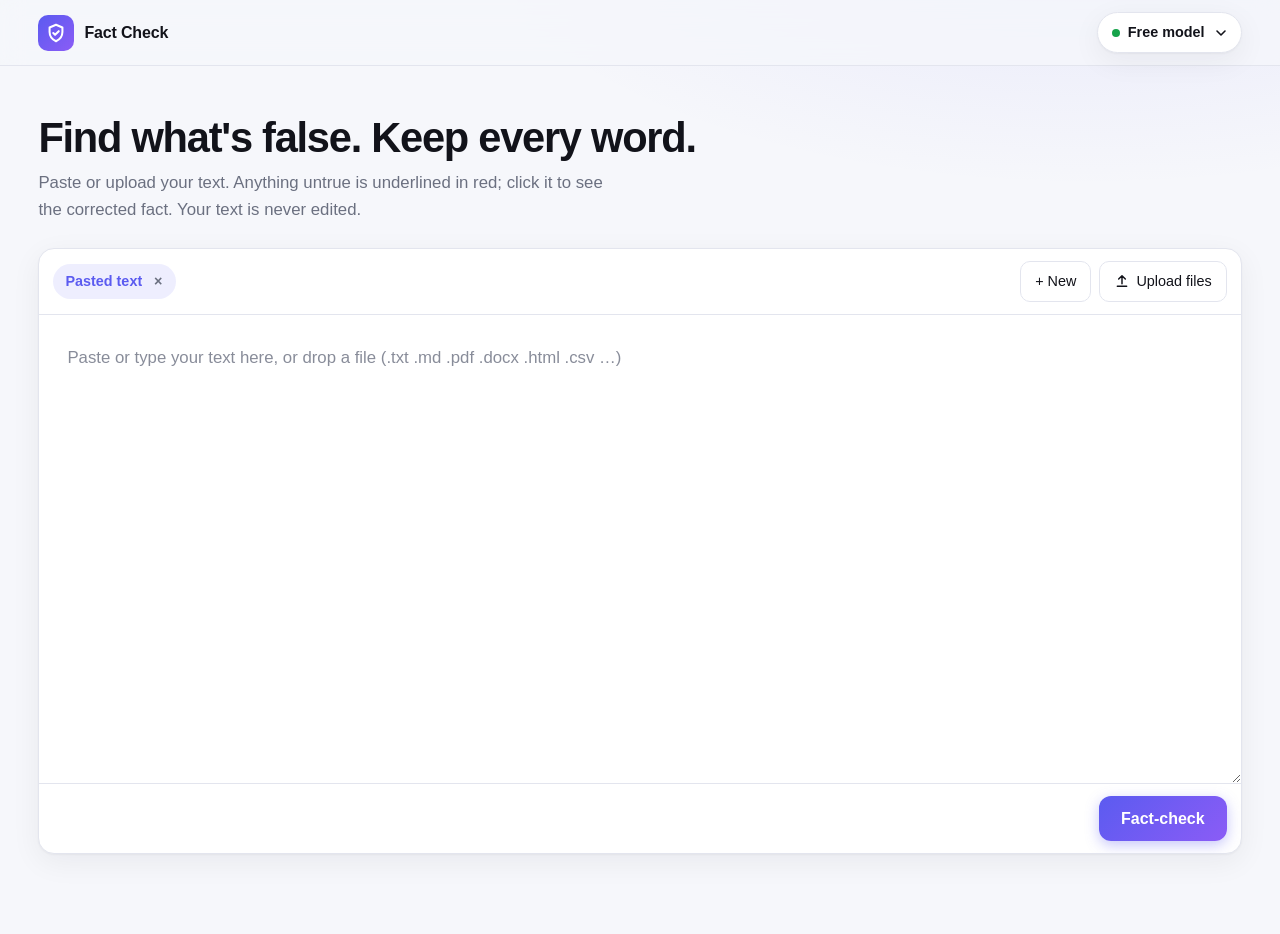
==== index.html @ e6040302 "Modern standalone redesign: engine button, free default model, optional local Ollama Static site tha" ====
<!doctype html>
<html lang="en">
<head>
<meta charset="utf-8">
<meta name="viewport" content="width=device-width, initial-scale=1">
<meta name="theme-color" content="#6366f1">
<title>Fact Check</title>
<link rel="stylesheet" href="style.css">
</head>
<body>
<header class="topbar">
  <div class="brand">
    <svg class="logo" viewBox="0 0 24 24" width="22" height="22" fill="none" stroke="currentColor" stroke-width="2.2" stroke-linecap="round" stroke-linejoin="round" aria-hidden="true"><path d="M12 3l7 3v5c0 4.5-3 8.2-7 10-4-1.8-7-5.5-7-10V6l7-3z"/><path d="M9 12l2 2 4-4"/></svg>
    <span>Fact Check</span>
  </div>
  <button id="engine" class="engine" type="button" aria-haspopup="dialog" title="Choose the AI that checks your text">
    <span class="dot" aria-hidden="true"></span>
    <span id="engine-label">Free model</span>
    <svg viewBox="0 0 24 24" width="16" height="16" fill="none" stroke="currentColor" stroke-width="2.4" stroke-linecap="round" stroke-linejoin="round" aria-hidden="true"><path d="M6 9l6 6 6-6"/></svg>
  </button>
</header>

<main>
  <section class="hero">
    <h1>Find what's false. Keep every word.</h1>
    <p>Paste or upload your text. Anything untrue is underlined in red; click it to see the corrected fact. Your text is never edited.</p>
  </section>

  <section class="editor" aria-label="Text to check">
    <div class="editor-head">
      <div id="tabs" class="tabs" role="tablist"></div>
      <div class="actions">
        <button id="add-doc" class="ghost" type="button" title="New blank text">+ New</button>
        <button id="upload" class="ghost" type="button">
          <svg viewBox="0 0 24 24" width="16" height="16" fill="none" stroke="currentColor" stroke-width="2.2" stroke-linecap="round" stroke-linejoin="round" aria-hidden="true"><path d="M12 16V4M7 9l5-5 5 5M5 20h14"/></svg>
          Upload files
        </button>
        <input id="file" type="file" multiple hidden accept=".txt,.md,.markdown,.csv,.tsv,.json,.html,.htm,.xml,.log,.pdf,.docx">
      </div>
    </div>

    <div id="drop" class="drop">
      <textarea id="input" placeholder="Paste or type your text here, or drop a file (.txt .md .pdf .docx .html .csv …)" spellcheck="false" autofocus></textarea>
      <div id="review" class="review" hidden></div>
    </div>

    <div class="editor-foot">
      <span id="status" role="status"></span>
      <button id="edit" class="ghost" type="button" hidden>Edit text</button>
      <button id="check" class="primary" type="button">Fact-check</button>
    </div>
  </section>
</main>

<dialog id="settings" aria-labelledby="settings-title">
  <form method="dialog" class="sheet">
    <div class="sheet-head">
      <h2 id="settings-title">AI engine</h2>
      <button class="icon" value="close" aria-label="Close">×</button>
    </div>

    <div class="seg" role="radiogroup" aria-label="Engine">
      <button type="button" role="radio" data-provider="free">Free</button>
      <button type="button" role="radio" data-provider="anthropic">Claude</button>
      <button type="button" role="radio" data-provider="ollama">Local</button>
    </div>

    <div class="panel" data-panel="free">
      <p><strong>No setup, no key.</strong> Runs on a small open model (GPT-OSS 20B) hosted by Pollinations.ai. It's less accurate than Claude, and your text is sent to that service, so don't use it for sensitive documents.</p>
      <p class="hint">Used automatically whenever no key is entered.</p>
    </div>

    <div class="panel" data-panel="anthropic" hidden>
      <label class="field">
        <span>Anthropic API key</span>
        <input id="key" type="password" placeholder="sk-ant-…" autocomplete="off" spellcheck="false">
      </label>
      <label class="check"><input id="remember" type="checkbox"> Remember key on this device</label>
      <label class="field">
        <span>Model</span>
        <span class="row">
          <select id="model"></select>
          <button id="load-models" class="ghost" type="button" title="List the models your key can use">Load my models</button>
        </span>
      </label>
      <p class="hint">Use an API key from console.anthropic.com (a Claude.ai or Claude Code login won't work). It goes straight from this page to Anthropic and is only saved if you tick the box. Without a key, the free model is used.</p>
    </div>

    <div class="panel" data-panel="ollama" hidden>
      <label class="field">
        <span>Ollama address</span>
        <input id="ollama-url" type="text" placeholder="http://localhost:11434" autocomplete="off" spellcheck="false">
      </label>
      <label class="field">
        <span>Model</span>
        <span class="row">
          <select id="ollama-model"></select>
          <button id="detect-ollama" class="ghost" type="button">Detect models</button>
        </span>
      </label>
      <p class="hint"><strong>Private:</strong> your text never leaves your computer. Install <a href="https://ollama.com" target="_blank" rel="noopener">Ollama</a>, run <code>ollama pull llama3.1</code>, then start it with <code>OLLAMA_ORIGINS=* ollama serve</code>. Optional: nothing else needs it.</p>
    </div>

    <p id="settings-status" class="settings-status" role="status"></p>
    <div class="sheet-foot"><button class="primary" value="done">Done</button></div>
  </form>
</dialog>

<div id="bubble" class="bubble" role="dialog" aria-label="Corrected fact" hidden>
  <div class="bubble-label">Corrected fact</div>
  <p id="bubble-correction" class="bubble-correction"></p>
  <p id="bubble-why" class="bubble-why"></p>
</div>

<script src="core.js"></script>
<script src="app.js"></script>
</body>
</html>
---- style.css ----
:root {
  --bg: #f6f7fb;
  --surface: #ffffff;
  --fg: #12131a;
  --muted: #6b7080;
  --border: #e3e5ee;
  --accent: #5b5bf0;
  --accent-2: #8b5cf6;
  --accent-fg: #ffffff;
  --accent-soft: rgba(91, 91, 240, 0.1);
  --red: #e11d48;
  --red-bg: rgba(225, 29, 72, 0.14);
  --ok: #16a34a;
  --shadow: 0 1px 2px rgba(18, 19, 26, 0.04), 0 8px 30px rgba(18, 19, 26, 0.06);
  --radius: 16px;
}
:root[data-theme="dark"] { color-scheme: dark; }
@media (prefers-color-scheme: dark) {
  :root {
    --bg: #0d0e14;
    --surface: #161722;
    --fg: #f1f2f8;
    --muted: #9296a8;
    --border: #272938;
    --accent: #7c7cff;
    --accent-fg: #0d0e14;
    --accent-soft: rgba(124, 124, 255, 0.14);
    --red: #fb7185;
    --red-bg: rgba(251, 113, 133, 0.2);
    --ok: #4ade80;
    --shadow: 0 1px 2px rgba(0, 0, 0, 0.3), 0 8px 30px rgba(0, 0, 0, 0.35);
    color-scheme: dark;
  }
}

* { box-sizing: border-box; }
html { -webkit-text-size-adjust: 100%; }
body {
  margin: 0;
  min-height: 100vh;
  background:
    radial-gradient(900px 400px at 85% -10%, var(--accent-soft), transparent 70%),
    var(--bg);
  color: var(--fg);
  font: 16px/1.6 ui-sans-serif, -apple-system, BlinkMacSystemFont, "Inter", "Segoe UI", Roboto, sans-serif;
  -webkit-font-smoothing: antialiased;
}
[hidden] { display: none !important; }
a { color: var(--accent); }
code { font: 0.85em ui-monospace, SFMono-Regular, Menlo, monospace; background: var(--accent-soft); padding: 1px 6px; border-radius: 6px; }

/* ---------- top bar ---------- */
.topbar {
  position: sticky;
  top: 0;
  z-index: 5;
  display: flex;
  align-items: center;
  justify-content: space-between;
  gap: 12px;
  padding: 12px clamp(16px, 3vw, 40px);
  background: color-mix(in srgb, var(--bg) 80%, transparent);
  backdrop-filter: saturate(1.4) blur(12px);
  -webkit-backdrop-filter: saturate(1.4) blur(12px);
  border-bottom: 1px solid var(--border);
}
.brand { display: flex; align-items: center; gap: 10px; font-weight: 700; letter-spacing: -0.01em; }
.logo { padding: 7px; box-sizing: content-box; border-radius: 10px; color: #fff; background: linear-gradient(135deg, var(--accent), var(--accent-2)); }

.engine {
  display: inline-flex;
  align-items: center;
  gap: 8px;
  max-width: 60vw;
  padding: 8px 12px 8px 14px;
  border: 1px solid var(--border);
  border-radius: 999px;
  background: var(--surface);
  color: var(--fg);
  font: inherit;
  font-size: 0.9rem;
  font-weight: 600;
  cursor: pointer;
  box-shadow: var(--shadow);
}
.engine:hover { border-color: var(--accent); }
.engine #engine-label { overflow: hidden; text-overflow: ellipsis; white-space: nowrap; }
.dot { width: 8px; height: 8px; border-radius: 50%; background: var(--ok); flex: none; }
.engine[data-kind="anthropic"] .dot { background: var(--accent); }
.engine[data-kind="ollama"] .dot { background: #f59e0b; }

/* ---------- layout ---------- */
main { width: 100%; max-width: 1600px; margin: 0 auto; padding: clamp(20px, 4vw, 48px) clamp(16px, 3vw, 40px) 80px; }
.hero { margin-bottom: 24px; }
.hero h1 { margin: 0 0 8px; font-size: clamp(1.7rem, 4vw, 2.6rem); line-height: 1.15; letter-spacing: -0.03em; }
.hero p { margin: 0; max-width: 62ch; color: var(--muted); font-size: 1.05rem; }

.editor {
  background: var(--surface);
  border: 1px solid var(--border);
  border-radius: var(--radius);
  box-shadow: var(--shadow);
  overflow: hidden;
}
.editor-head { display: flex; flex-wrap: wrap; gap: 10px; align-items: center; justify-content: space-between; padding: 12px 14px; border-bottom: 1px solid var(--border); }
.actions { display: flex; gap: 8px; margin-left: auto; }
.editor-foot { display: flex; align-items: center; gap: 10px; padding: 12px 14px; border-top: 1px solid var(--border); }
#status { flex: 1; min-width: 0; color: var(--muted); font-size: 0.92rem; }
#status.error { color: var(--red); font-weight: 500; }

textarea, .review {
  display: block;
  width: 100%;
  min-height: clamp(280px, 52vh, 720px);
  padding: clamp(16px, 2.4vw, 28px);
  margin: 0;
  border: 0;
  border-radius: 0;
  background: transparent;
  color: var(--fg);
  font: inherit;
  font-size: 1.05rem;
  line-height: 1.75;
  white-space: pre-wrap;
  overflow-wrap: anywhere;
}
textarea { resize: vertical; outline: none; }
textarea::placeholder { color: var(--muted); opacity: 0.8; }
.review { overflow: auto; }
.drop.dragging { outline: 2px dashed var(--accent); outline-offset: -8px; background: var(--accent-soft); }

/* ---------- buttons ---------- */
button { font: inherit; cursor: pointer; }
button:focus-visible, .engine:focus-visible, .tab:focus-visible, mark:focus-visible, select:focus-visible, input:focus-visible {
  outline: 2px solid var(--accent);
  outline-offset: 2px;
}
.primary {
  padding: 10px 22px;
  border: 0;
  border-radius: 12px;
  background: linear-gradient(135deg, var(--accent), var(--accent-2));
  color: #fff;
  font-weight: 600;
  box-shadow: 0 4px 14px rgba(91, 91, 240, 0.35);
  transition: transform 0.08s ease, box-shadow 0.15s ease;
}
.primary:hover { box-shadow: 0 6px 20px rgba(91, 91, 240, 0.45); }
.primary:active { transform: translateY(1px); }
.primary:disabled { opacity: 0.6; cursor: progress; box-shadow: none; }
.ghost {
  display: inline-flex;
  align-items: center;
  gap: 6px;
  padding: 8px 14px;
  border: 1px solid var(--border);
  border-radius: 10px;
  background: var(--surface);
  color: var(--fg);
  font-size: 0.9rem;
  font-weight: 500;
  white-space: nowrap;
}
.ghost:hover { border-color: var(--accent); color: var(--accent); }
.ghost:disabled { opacity: 0.55; cursor: progress; }

/* ---------- tabs ---------- */
.tabs { display: flex; flex-wrap: wrap; gap: 6px; flex: 1 1 200px; min-width: 0; }
.tab {
  display: inline-flex;
  align-items: center;
  gap: 6px;
  max-width: 100%;
  padding: 6px 8px 6px 12px;
  border-radius: 999px;
  background: transparent;
  color: var(--muted);
  font-size: 0.9rem;
  cursor: pointer;
  white-space: nowrap;
}
.tab:hover { background: var(--accent-soft); }
.tab[aria-selected="true"] { background: var(--accent-soft); color: var(--accent); font-weight: 600; }
.tab .name { max-width: 200px; overflow: hidden; text-overflow: ellipsis; }
.tab .count { min-width: 20px; padding: 0 6px; border-radius: 999px; background: var(--red); color: #fff; font-size: 0.75rem; font-weight: 700; text-align: center; }
.tab .close { all: unset; cursor: pointer; width: 20px; height: 20px; line-height: 20px; text-align: center; border-radius: 50%; color: var(--muted); }
.tab .close:hover { background: var(--border); color: var(--fg); }

/* ---------- highlights + bubble ---------- */
mark.false-claim {
  background: var(--red-bg);
  color: inherit;
  border-radius: 4px;
  text-decoration: underline wavy var(--red);
  text-decoration-thickness: 1.5px;
  text-underline-offset: 4px;
  box-decoration-break: clone;
  -webkit-box-decoration-break: clone;
  cursor: pointer;
  transition: background 0.12s;
}
mark.false-claim:hover, mark.false-claim.active { background: var(--red); color: #fff; text-decoration-color: #fff; }

.bubble {
  position: absolute;
  z-index: 20;
  width: min(360px, calc(100vw - 24px));
  padding: 14px 16px;
  background: var(--surface);
  border: 1px solid var(--border);
  border-left: 4px solid var(--red);
  border-radius: 14px;
  box-shadow: 0 16px 48px rgba(18, 19, 26, 0.22);
  font-size: 0.95rem;
  line-height: 1.5;
}
.bubble-label { color: var(--red); font-size: 0.72rem; font-weight: 700; letter-spacing: 0.06em; text-transform: uppercase; }
.bubble-correction { margin: 4px 0 0; font-weight: 600; }
.bubble-why { margin: 6px 0 0; color: var(--muted); }
.bubble-why:empty { display: none; }

/* ---------- settings sheet ---------- */
dialog {
  width: min(520px, calc(100vw - 24px));
  max-height: calc(100vh - 24px);
  padding: 0;
  border: 1px solid var(--border);
  border-radius: 20px;
  background: var(--surface);
  color: var(--fg);
  box-shadow: 0 30px 80px rgba(0, 0, 0, 0.35);
}
dialog::backdrop { background: rgba(10, 11, 18, 0.5); backdrop-filter: blur(3px); }
.sheet { display: flex; flex-direction: column; gap: 16px; padding: 20px; margin: 0; }
.sheet-head { display: flex; align-items: center; justify-content: space-between; }
.sheet-head h2 { margin: 0; font-size: 1.15rem; letter-spacing: -0.01em; }
.icon { all: unset; cursor: pointer; width: 32px; height: 32px; line-height: 32px; text-align: center; font-size: 1.4rem; border-radius: 50%; color: var(--muted); }
.icon:hover { background: var(--accent-soft); color: var(--fg); }
.seg { display: grid; grid-template-columns: repeat(3, 1fr); gap: 4px; padding: 4px; background: var(--bg); border: 1px solid var(--border); border-radius: 12px; }
.seg button { padding: 8px 6px; border: 0; border-radius: 9px; background: transparent; color: var(--muted); font-size: 0.9rem; font-weight: 600; }
.seg button[aria-checked="true"] { background: var(--surface); color: var(--accent); box-shadow: var(--shadow); }
.panel { display: flex; flex-direction: column; gap: 12px; }
.panel p { margin: 0; }
.field { display: flex; flex-direction: column; gap: 6px; font-size: 0.85rem; font-weight: 500; color: var(--muted); min-width: 0; }
.row { display: flex; gap: 8px; flex-wrap: wrap; }
.row select { flex: 1; min-width: 160px; }
input[type="password"], input[type="text"], select {
  width: 100%;
  padding: 10px 12px;
  border: 1px solid var(--border);
  border-radius: 10px;
  background: var(--bg);
  color: var(--fg);
  font: inherit;
  font-size: 0.95rem;
}
.check { display: flex; align-items: center; gap: 8px; font-size: 0.9rem; }
.hint { color: var(--muted); font-size: 0.82rem; line-height: 1.5; }
.settings-status { margin: 0; min-height: 1.2em; font-size: 0.85rem; color: var(--muted); }
.settings-status.error { color: var(--red); }
.sheet-foot { display: flex; justify-content: flex-end; }

/* ---------- small screens ---------- */
@media (max-width: 600px) {
  .editor-foot { flex-wrap: wrap; }
  #status { flex-basis: 100%; order: -1; }
  .editor-foot .primary { flex: 1; }
  .hero p { font-size: 1rem; }
  .actions { width: 100%; }
  .actions .ghost { flex: 1; justify-content: center; }
}
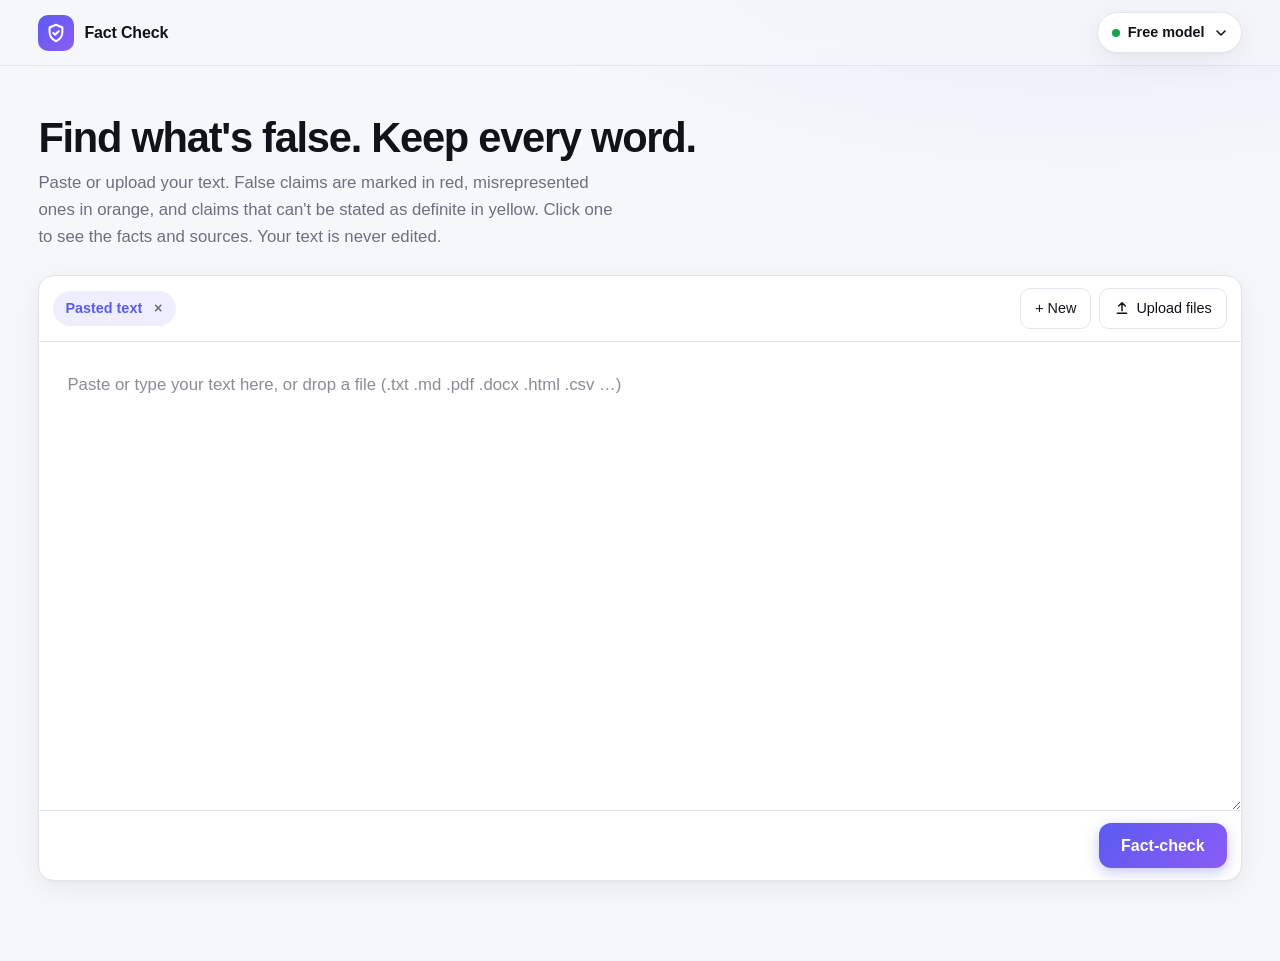
==== commit c8997a27: "Colour-code flags by verdict and show source links False claims stay red; misrepresented claims are " ====
--- a/index.html
+++ b/index.html
@@ -23,7 +23,7 @@
 <main>
   <section class="hero">
     <h1>Find what's false. Keep every word.</h1>
-    <p>Paste or upload your text. Anything untrue is underlined in red; click it to see the corrected fact. Your text is never edited.</p>
+    <p>Paste or upload your text. False claims are marked in red, misrepresented ones in orange, and claims that can't be stated as definite in yellow. Click one to see the facts and sources. Your text is never edited.</p>
   </section>
 
   <section class="editor" aria-label="Text to check">
@@ -44,6 +44,12 @@
       <div id="review" class="review" hidden></div>
     </div>
 
+    <div id="legend" class="legend" hidden>
+      <span class="key" data-verdict="false"><i aria-hidden="true"></i>False</span>
+      <span class="key" data-verdict="misleading"><i aria-hidden="true"></i>Misrepresented</span>
+      <span class="key" data-verdict="unverified"><i aria-hidden="true"></i>Can't be said definitely</span>
+    </div>
+
     <div class="editor-foot">
       <span id="status" role="status"></span>
       <button id="edit" class="ghost" type="button" hidden>Edit text</button>
@@ -59,34 +65,36 @@
       <button class="icon" value="close" aria-label="Close">×</button>
     </div>
 
-    <div class="seg" role="radiogroup" aria-label="Engine">
-      <button type="button" role="radio" data-provider="free">Free</button>
-      <button type="button" role="radio" data-provider="anthropic">Claude</button>
-      <button type="button" role="radio" data-provider="ollama">Local</button>
+    <label class="field">
+      <span>AI provider</span>
+      <select id="provider"></select>
+    </label>
+
+    <p id="provider-note" class="note"></p>
+
+    <div class="panel" id="panel-key" hidden>
+      <label class="field" id="url-field" hidden>
+        <span>API address</span>
+        <input id="custom-url" type="text" placeholder="https://your-server/v1" autocomplete="off" spellcheck="false">
+      </label>
+      <label class="field">
+        <span id="key-label">API key</span>
+        <input id="key" type="password" placeholder="Paste your key" autocomplete="off" spellcheck="false">
+      </label>
+      <label class="check"><input id="remember" type="checkbox"> Remember key on this device</label>
+      <div class="field">
+        <span>Model</span>
+        <span class="row">
+          <input id="model" type="text" placeholder="Search, or type a model name" autocomplete="off" spellcheck="false" aria-label="Model">
+          <button id="load-models" class="ghost" type="button" title="List the models your key can use">Load my models</button>
+        </span>
+        <div id="model-menu" class="menu" role="listbox" aria-label="Models"></div>
+        <span class="hint">Recently used first, then the models most likely to get facts right. The ranking is a rule of thumb (bigger, newer models tend to be more accurate), not a benchmark.</span>
+      </div>
+      <p id="key-hint" class="hint"></p>
     </div>
 
-    <div class="panel" data-panel="free">
-      <p><strong>No setup, no key.</strong> Runs on a small open model (GPT-OSS 20B) hosted by Pollinations.ai. It's less accurate than Claude, and your text is sent to that service, so don't use it for sensitive documents.</p>
-      <p class="hint">Used automatically whenever no key is entered.</p>
-    </div>
-
-    <div class="panel" data-panel="anthropic" hidden>
-      <label class="field">
-        <span>Anthropic API key</span>
-        <input id="key" type="password" placeholder="sk-ant-…" autocomplete="off" spellcheck="false">
-      </label>
-      <label class="check"><input id="remember" type="checkbox"> Remember key on this device</label>
-      <label class="field">
-        <span>Model</span>
-        <span class="row">
-          <select id="model"></select>
-          <button id="load-models" class="ghost" type="button" title="List the models your key can use">Load my models</button>
-        </span>
-      </label>
-      <p class="hint">Use an API key from console.anthropic.com (a Claude.ai or Claude Code login won't work). It goes straight from this page to Anthropic and is only saved if you tick the box. Without a key, the free model is used.</p>
-    </div>
-
-    <div class="panel" data-panel="ollama" hidden>
+    <div class="panel" id="panel-ollama" hidden>
       <label class="field">
         <span>Ollama address</span>
         <input id="ollama-url" type="text" placeholder="http://localhost:11434" autocomplete="off" spellcheck="false">
@@ -98,7 +106,7 @@
           <button id="detect-ollama" class="ghost" type="button">Detect models</button>
         </span>
       </label>
-      <p class="hint"><strong>Private:</strong> your text never leaves your computer. Install <a href="https://ollama.com" target="_blank" rel="noopener">Ollama</a>, run <code>ollama pull llama3.1</code>, then start it with <code>OLLAMA_ORIGINS=* ollama serve</code>. Optional: nothing else needs it.</p>
+      <p class="hint">Install <a href="https://ollama.com" target="_blank" rel="noopener">Ollama</a>, run <code>ollama pull llama3.1</code>, then start it with <code>OLLAMA_ORIGINS=* ollama serve</code>. Optional: nothing else needs it.</p>
     </div>
 
     <p id="settings-status" class="settings-status" role="status"></p>
@@ -106,10 +114,15 @@
   </form>
 </dialog>
 
-<div id="bubble" class="bubble" role="dialog" aria-label="Corrected fact" hidden>
-  <div class="bubble-label">Corrected fact</div>
+<div id="bubble" class="bubble" role="dialog" aria-labelledby="bubble-label" hidden>
+  <div id="bubble-label" class="bubble-label">Corrected fact</div>
   <p id="bubble-correction" class="bubble-correction"></p>
   <p id="bubble-why" class="bubble-why"></p>
+  <div class="bubble-sources">
+    <div class="bubble-sources-head">Sources</div>
+    <ul id="bubble-sources"></ul>
+    <p class="bubble-sources-note">Links are suggested by the AI. Open them to confirm.</p>
+  </div>
 </div>
 
 <script src="core.js"></script>
--- a/style.css
+++ b/style.css
@@ -10,6 +10,12 @@
   --accent-soft: rgba(91, 91, 240, 0.1);
   --red: #e11d48;
   --red-bg: rgba(225, 29, 72, 0.14);
+  --orange: #c2410c;
+  --orange-bg: rgba(234, 88, 12, 0.16);
+  --yellow: #ca8a04;
+  --yellow-bg: rgba(250, 204, 21, 0.38);
+  --yellow-ink: #a16207;
+  --mark-active-fg: #ffffff;
   --ok: #16a34a;
   --shadow: 0 1px 2px rgba(18, 19, 26, 0.04), 0 8px 30px rgba(18, 19, 26, 0.06);
   --radius: 16px;
@@ -27,6 +33,12 @@
     --accent-soft: rgba(124, 124, 255, 0.14);
     --red: #fb7185;
     --red-bg: rgba(251, 113, 133, 0.2);
+    --orange: #fb923c;
+    --orange-bg: rgba(251, 146, 60, 0.22);
+    --yellow: #facc15;
+    --yellow-bg: rgba(250, 204, 21, 0.2);
+    --yellow-ink: #facc15;
+    --mark-active-fg: #0d0e14;
     --ok: #4ade80;
     --shadow: 0 1px 2px rgba(0, 0, 0, 0.3), 0 8px 30px rgba(0, 0, 0, 0.35);
     color-scheme: dark;
@@ -187,11 +199,16 @@
 .tab .close:hover { background: var(--border); color: var(--fg); }
 
 /* ---------- highlights + bubble ---------- */
-mark.false-claim {
-  background: var(--red-bg);
+/* One colour per verdict: red = false, orange = misrepresented, yellow = can't be said definitely. */
+[data-verdict="false"] { --tone: var(--red); --tone-bg: var(--red-bg); --tone-fg: #fff; }
+[data-verdict="misleading"] { --tone: var(--orange); --tone-bg: var(--orange-bg); --tone-fg: var(--mark-active-fg); }
+[data-verdict="unverified"] { --tone: var(--yellow); --tone-bg: var(--yellow-bg); --tone-fg: #12131a; }
+
+mark.claim {
+  background: var(--tone-bg);
   color: inherit;
   border-radius: 4px;
-  text-decoration: underline wavy var(--red);
+  text-decoration: underline wavy var(--tone);
   text-decoration-thickness: 1.5px;
   text-underline-offset: 4px;
   box-decoration-break: clone;
@@ -199,7 +216,11 @@
   cursor: pointer;
   transition: background 0.12s;
 }
-mark.false-claim:hover, mark.false-claim.active { background: var(--red); color: #fff; text-decoration-color: #fff; }
+mark.claim:hover, mark.claim.active { background: var(--tone); color: var(--tone-fg); text-decoration-color: var(--tone-fg); }
+
+.legend { display: flex; flex-wrap: wrap; gap: 6px 16px; padding: 10px 14px; border-top: 1px solid var(--border); color: var(--muted); font-size: 0.85rem; }
+.legend .key { display: inline-flex; align-items: center; gap: 6px; }
+.legend i { width: 14px; height: 14px; border-radius: 4px; background: var(--tone-bg); border-bottom: 2px solid var(--tone); }
 
 .bubble {
   position: absolute;
@@ -208,21 +229,30 @@
   padding: 14px 16px;
   background: var(--surface);
   border: 1px solid var(--border);
-  border-left: 4px solid var(--red);
+  border-left: 4px solid var(--tone, var(--red));
   border-radius: 14px;
   box-shadow: 0 16px 48px rgba(18, 19, 26, 0.22);
   font-size: 0.95rem;
   line-height: 1.5;
 }
-.bubble-label { color: var(--red); font-size: 0.72rem; font-weight: 700; letter-spacing: 0.06em; text-transform: uppercase; }
+.bubble-label { color: var(--tone, var(--red)); font-size: 0.72rem; font-weight: 700; letter-spacing: 0.06em; text-transform: uppercase; }
+.bubble[data-verdict="unverified"] .bubble-label { color: var(--yellow-ink); }
 .bubble-correction { margin: 4px 0 0; font-weight: 600; }
 .bubble-why { margin: 6px 0 0; color: var(--muted); }
 .bubble-why:empty { display: none; }
+.bubble-sources { margin-top: 10px; padding-top: 10px; border-top: 1px solid var(--border); }
+.bubble-sources-head { color: var(--muted); font-size: 0.72rem; font-weight: 700; letter-spacing: 0.06em; text-transform: uppercase; }
+.bubble-sources ul { margin: 4px 0 0; padding-left: 18px; }
+.bubble-sources li { margin: 2px 0; overflow-wrap: anywhere; }
+.bubble-sources li.search { list-style: none; margin-left: -18px; margin-top: 6px; font-size: 0.85rem; }
+.bubble-sources .host { color: var(--muted); font-size: 0.8rem; }
+.bubble-sources-note { margin: 6px 0 0; color: var(--muted); font-size: 0.75rem; }
 
 /* ---------- settings sheet ---------- */
 dialog {
   width: min(520px, calc(100vw - 24px));
   max-height: calc(100vh - 24px);
+  overflow-y: auto;
   padding: 0;
   border: 1px solid var(--border);
   border-radius: 20px;
@@ -236,14 +266,13 @@
 .sheet-head h2 { margin: 0; font-size: 1.15rem; letter-spacing: -0.01em; }
 .icon { all: unset; cursor: pointer; width: 32px; height: 32px; line-height: 32px; text-align: center; font-size: 1.4rem; border-radius: 50%; color: var(--muted); }
 .icon:hover { background: var(--accent-soft); color: var(--fg); }
-.seg { display: grid; grid-template-columns: repeat(3, 1fr); gap: 4px; padding: 4px; background: var(--bg); border: 1px solid var(--border); border-radius: 12px; }
-.seg button { padding: 8px 6px; border: 0; border-radius: 9px; background: transparent; color: var(--muted); font-size: 0.9rem; font-weight: 600; }
-.seg button[aria-checked="true"] { background: var(--surface); color: var(--accent); box-shadow: var(--shadow); }
+.note { margin: 0; padding: 10px 12px; border-radius: 10px; background: var(--accent-soft); font-size: 0.85rem; line-height: 1.5; }
+.note:empty { display: none; }
 .panel { display: flex; flex-direction: column; gap: 12px; }
 .panel p { margin: 0; }
 .field { display: flex; flex-direction: column; gap: 6px; font-size: 0.85rem; font-weight: 500; color: var(--muted); min-width: 0; }
 .row { display: flex; gap: 8px; flex-wrap: wrap; }
-.row select { flex: 1; min-width: 160px; }
+.row select, .row input { flex: 1; min-width: 160px; width: auto; }
 input[type="password"], input[type="text"], select {
   width: 100%;
   padding: 10px 12px;
@@ -269,3 +298,19 @@
   .actions { width: 100%; }
   .actions .ghost { flex: 1; justify-content: center; }
 }
+
+/* ---------- model list ---------- */
+.menu { max-height: 220px; overflow-y: auto; border: 1px solid var(--border); border-radius: 12px; background: var(--bg); padding: 4px; }
+.menu-head { padding: 8px 10px 4px; font-size: 0.7rem; font-weight: 700; letter-spacing: 0.06em; text-transform: uppercase; color: var(--muted); }
+.menu-item {
+  display: flex; align-items: center; gap: 8px; width: 100%;
+  padding: 8px 10px; border: 0; border-radius: 8px; background: transparent;
+  color: var(--fg); font: inherit; font-size: 0.9rem; text-align: left; cursor: pointer;
+}
+.menu-item:hover { background: var(--accent-soft); }
+.menu-item[aria-selected="true"] { background: var(--accent-soft); color: var(--accent); font-weight: 600; }
+.menu-item .label { flex: 1; min-width: 0; overflow: hidden; text-overflow: ellipsis; white-space: nowrap; }
+.menu-item .id { color: var(--muted); font-size: 0.78rem; font-weight: 400; }
+.menu-item .tick { width: 16px; flex: none; color: var(--accent); }
+.badge { flex: none; padding: 1px 8px; border-radius: 999px; background: var(--accent-soft); color: var(--accent); font-size: 0.68rem; font-weight: 700; }
+.menu-empty { padding: 12px 10px; color: var(--muted); font-size: 0.85rem; }
